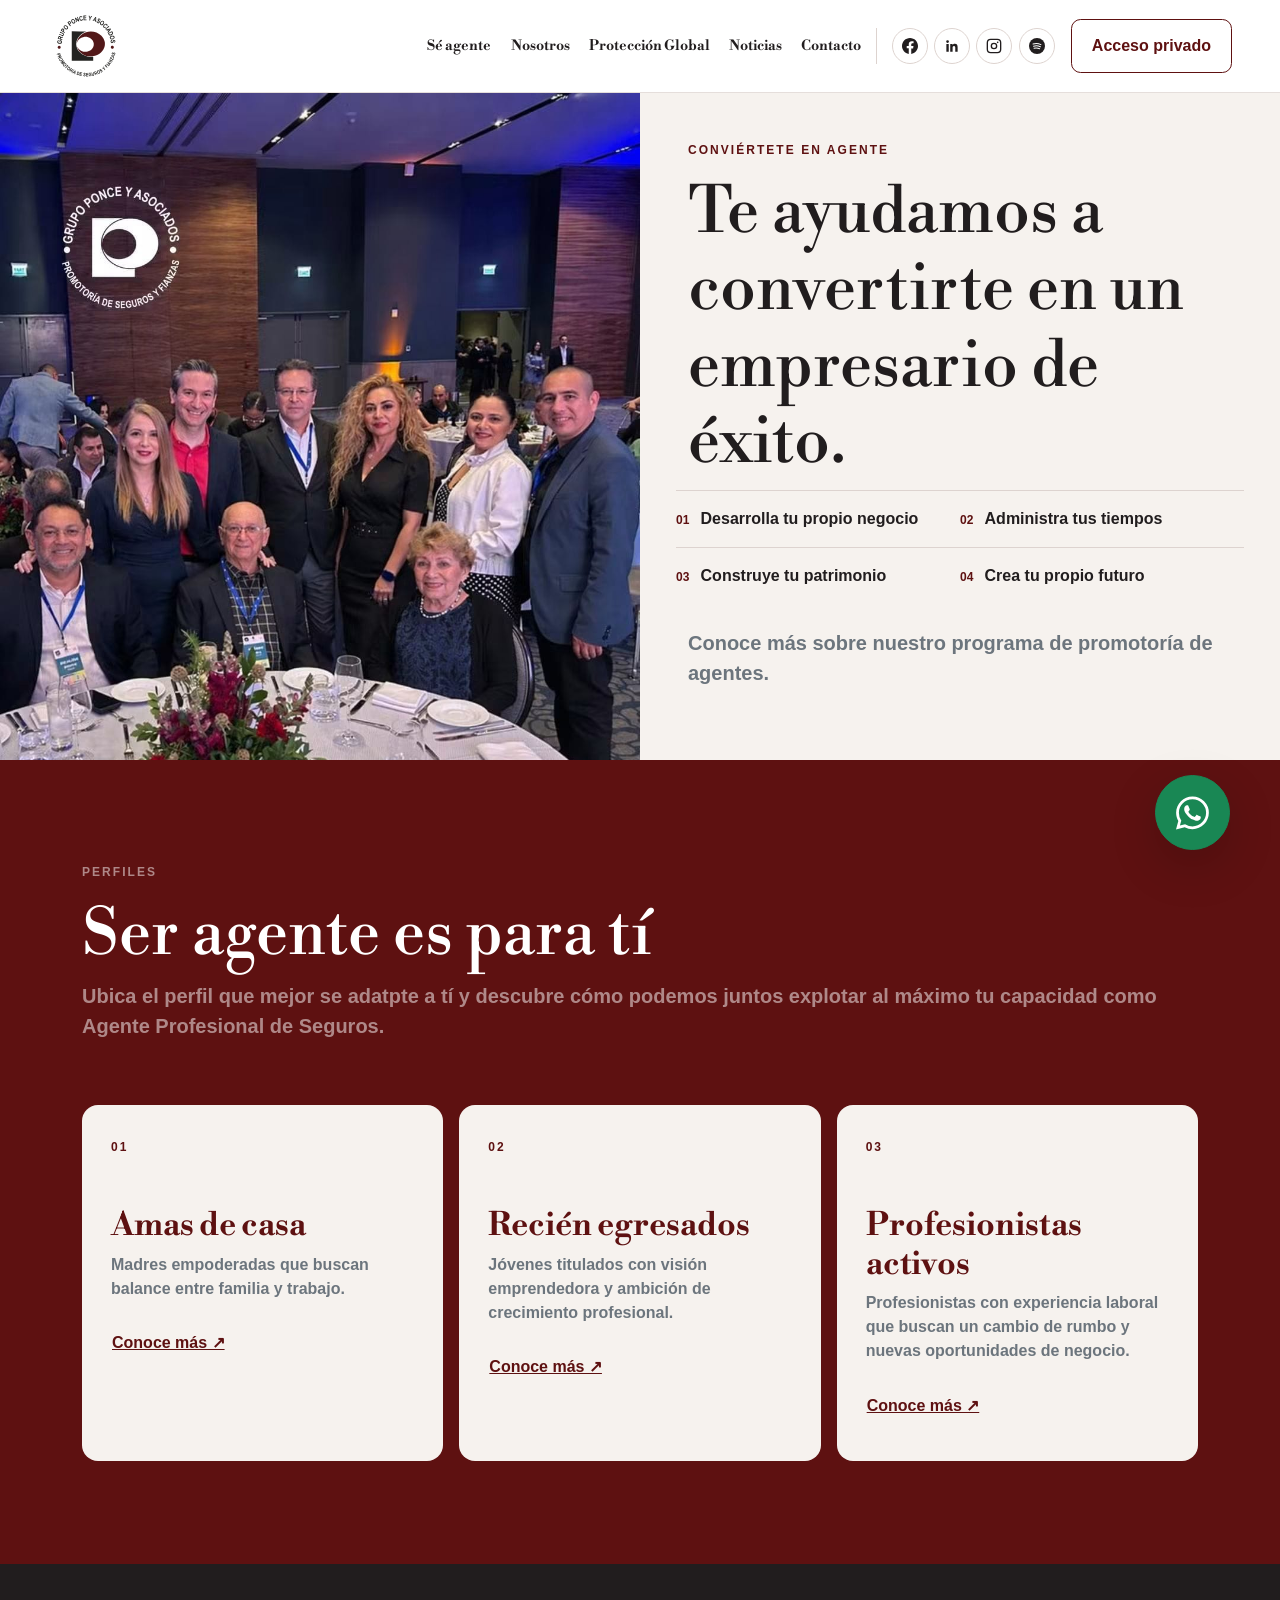
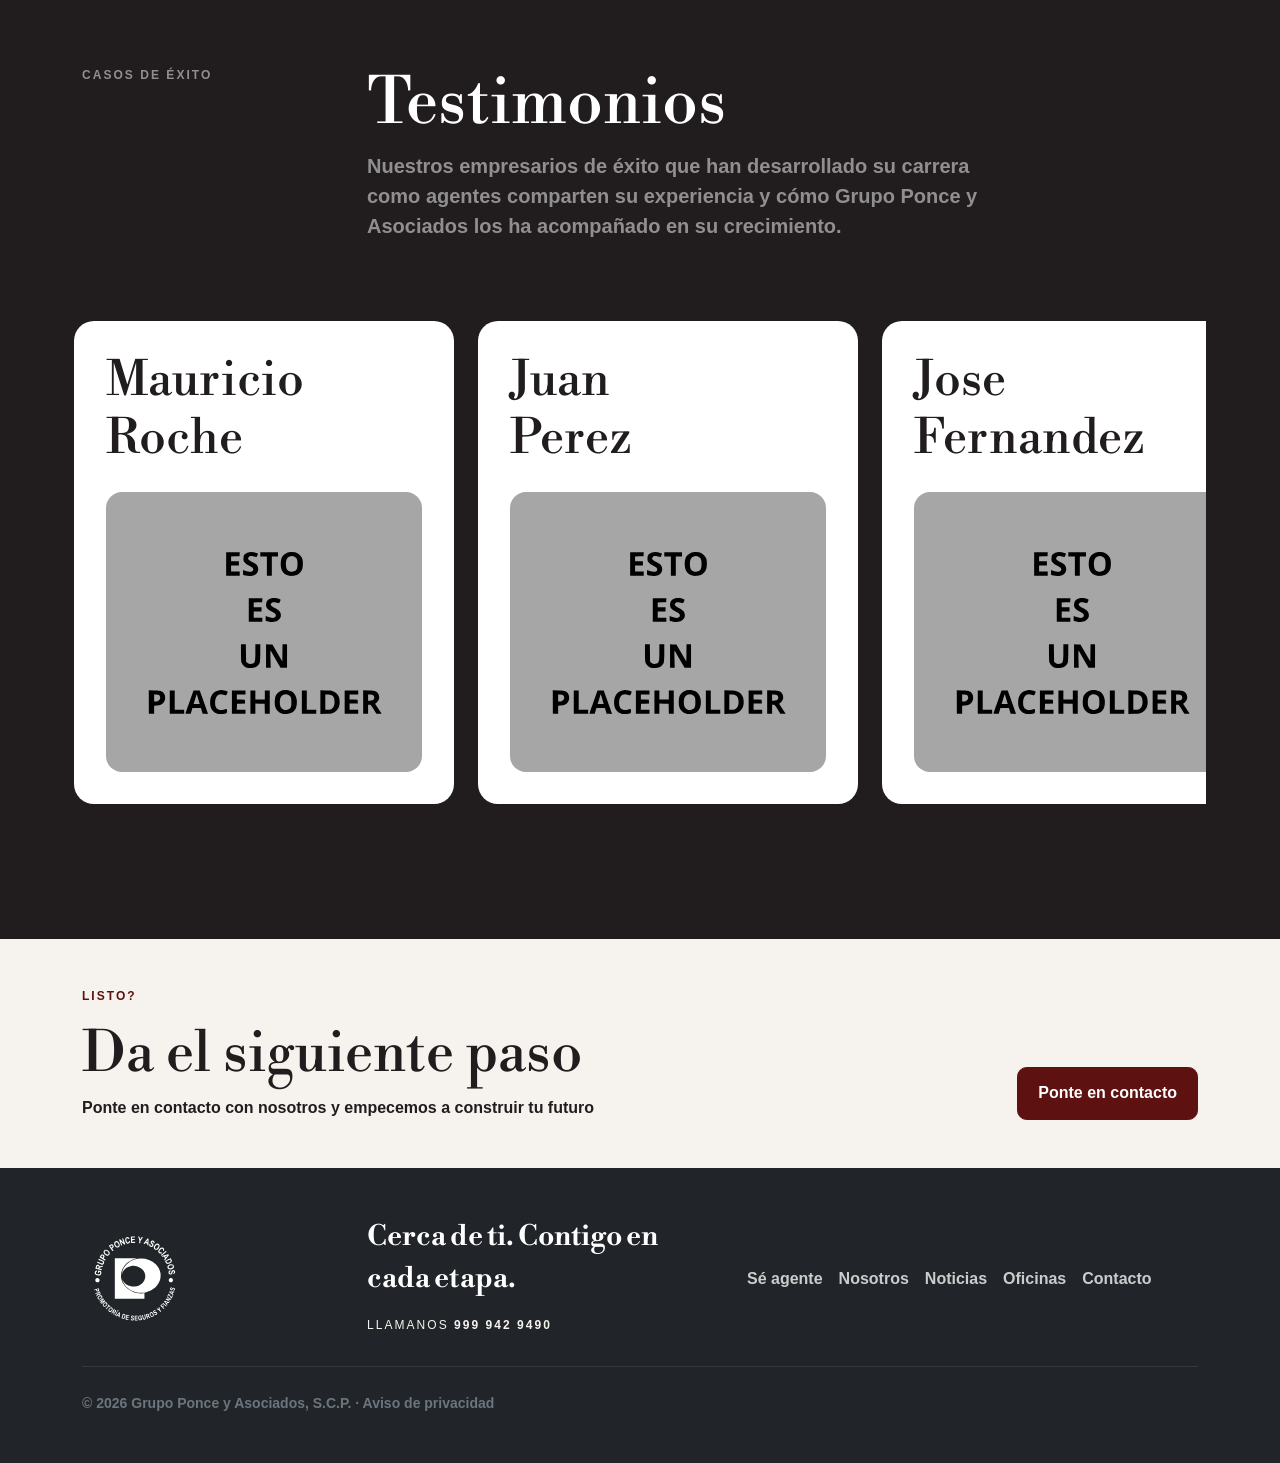
==== pages/seagente.html @ f11d7788 "first commit" ====
<!doctype html>
<html lang="es-MX">
<head>
    <!-- Google tag (gtag.js) -->
    <script async src="https://www.googletagmanager.com/gtag/js?id=G-E01X7MD95J"></script>
    <script>
        window.dataLayer = window.dataLayer || [];
        function gtag(){dataLayer.push(arguments);}
        gtag('js', new Date());

        gtag('config', 'G-E01X7MD95J');
    </script>
    <meta charset="utf-8" />
    <meta name="viewport" content="width=device-width, initial-scale=1" />
    <meta
      name="description"
      content="Grupo Ponce y Asociados: asesoría en seguros y desarrollo de agentes profesionales."
    />
    <meta name="theme-color" content="#5E1111" />
    <title>Grupo Ponce y Asociados</title>
    <link rel="icon" type="image/x-icon" href="../images/logo-sin-SCP.svg" />
    <link rel="preconnect" href="https://fonts.googleapis.com" />
    <link rel="preconnect" href="https://fonts.gstatic.com" crossorigin />
    <link
      href="https://fonts.googleapis.com/css2?family=Libre+Bodoni:wght@600;700&display=swap"
      rel="stylesheet"
    />
    <link
      href="https://cdn.jsdelivr.net/npm/bootstrap@5.3.3/dist/css/bootstrap.min.css"
      rel="stylesheet"
    />
    <link rel="stylesheet" href="../src/style.css">
  </head>
  <body>
      <a
      class="visually-hidden-focusable position-fixed top-0 start-0 bg-dark text-white p-3"
      style="z-index:2000"
      href="#contenido"
      >Saltar al contenido</a>
   <nav
      class="navbar navbar-expand-xl sticky-top"
      aria-label="Navegación principal"
    >
      <div class="container-fluid px-3 px-lg-5">
        <a
          class="navbar-brand p-0"
          href="../index.html"
          aria-label="Grupo Ponce, inicio"
          ><img
            src="../src/images/logo-sin-SCP.svg"
            alt="Grupo Ponce y Asociados"
        /></a>
        <button
          class="navbar-toggler"
          type="button"
          data-bs-toggle="collapse"
          data-bs-target="#navbarMain"
          aria-controls="navbarMain"
          aria-expanded="false"
          aria-label="Abrir menú"
        >
          <span class="navbar-toggler-icon"></span>
        </button>
        <div class="collapse navbar-collapse" id="navbarMain">
          <ul class="navbar-nav ms-auto align-items-xl-center">
            <li class="nav-item">
              <a class="nav-link" href="../pages/seagente.html">Sé agente</a>
            </li>
            <li class="nav-item">
              <a class="nav-link" href="../pages/nosotros.html">Nosotros</a>
            </li>
            <li class="nav-item">
              <a class="nav-link" href="https://www.proteccionglobalfinanciera.com/"
                >Protección Global</a
              >
            </li>
            <li class="nav-item">
              <a class="nav-link" href="../pages/noticias.html">Noticias</a>
            </li>
            <li class="nav-item">
              <a class="nav-link interest-trigger" data-interest="Otro" href="../index.html#contacto">Contacto</a>
            </li>
          </ul>
          <div class="social-list" aria-label="Redes sociales">
            <a
              class="social-link"
              href="https://es-la.facebook.com/promotoriagrupoponce/"
              target="_blank"
              rel="noopener noreferrer"
              aria-label="Facebook"
              title="Facebook"
              ><svg viewBox="0 0 24 24" aria-hidden="true">
                <path
                  d="M24 12.073C24 5.405 18.627 0 12 0S0 5.405 0 12.073C0 18.1 4.388 23.094 10.125 24v-8.438H7.078v-3.49h3.047V9.413c0-3.025 1.792-4.697 4.533-4.697 1.313 0 2.686.236 2.686.236v2.973H15.83c-1.491 0-1.956.931-1.956 1.887v2.262h3.328l-.532 3.49h-2.796V24C19.612 23.094 24 18.1 24 12.073Z"
                /></svg></a>
            <a
              class="social-link"
              href="https://www.linkedin.com/in/grupo-ponce-y-asociados-a4617351"
              target="_blank"
              rel="noopener noreferrer"
              aria-label="LinkedIn"
              title="LinkedIn"
              ><svg viewBox="0 0 24 24" aria-hidden="true">
                <path
                  d="M20.447 20.452h-3.554v-5.569c0-1.328-.027-3.037-1.852-3.037-1.853 0-2.136 1.445-2.136 2.939v5.667H9.351V9h3.414v1.561h.046c.477-.9 1.637-1.85 3.37-1.85 3.601 0 4.267 2.37 4.267 5.455v6.286ZM5.337 7.433a2.062 2.062 0 1 1 0-4.124 2.062 2.062 0 0 1 0 4.124ZM3.555 9h3.564v11.452H3.555V9Z"
                /></svg></a>
            <a
              class="social-link"
              href="https://www.instagram.com/promotoriagrupoponce/"
              target="_blank"
              rel="noopener noreferrer"
              aria-label="Instagram"
              title="Instagram"
              ><svg viewBox="0 0 24 24" aria-hidden="true">
                <rect
                  x="2"
                  y="2"
                  width="20"
                  height="20"
                  rx="5"
                  fill="none"
                  stroke="currentColor"
                  stroke-width="2"
                />
                <circle
                  cx="12"
                  cy="12"
                  r="4"
                  fill="none"
                  stroke="currentColor"
                  stroke-width="2"
                />
                <circle cx="17.5" cy="6.5" r="1.25" /></svg></a>
            <a
              class="social-link"
              href="https://open.spotify.com/show/2k8UaspJMGut3fpUWNHZkK"
              target="_blank"
              rel="noopener noreferrer"
              aria-label="Spotify"
              title="Spotify"
              ><svg viewBox="0 0 24 24" aria-hidden="true">
                <circle cx="12" cy="12" r="12" />
                <path
                  class="spotify-wave"
                  d="M6.1 9.1c3.9-1.15 8.25-.86 11.8.81M6.8 12.3c3.37-.92 7.17-.65 10.25.75M7.5 15.35c2.76-.7 5.82-.47 8.5.66"
                  fill="none"
                  stroke-linecap="round"
                  stroke-width="1.55"
                /></svg></a>
          </div>
          <button
            class="btn btn-outline-primary ms-xl-3"
            type="button"
            data-bs-toggle="modal"
            data-bs-target="#accessModal"
          >
            Acceso privado
          </button>
        </div>
      </div>
    </nav>


    <main id="contenido">

        <section class="bg-paper" id="agentes">
            <div class="container-fluid px-0">
            <div class="row g-0 align-items-stretch">
                <div class="col-lg-6 agent-image2"></div>
                <div class="col-lg-6 d-flex align-items-center">
                <div class="p-4 p-md-5 p-xl-7 section-space">
                    <p class="eyebrow">Conviértete en agente</p>
                    <h2 class="display-3">Te ayudamos a convertirte en un empresario de éxito.</h2>
                    <div class="row">
                    <div class="col-md-6 benefit">
                        <b>01</b>Desarrolla tu propio negocio
                    </div>
                    <div class="col-md-6 benefit">
                        <b>02</b>Administra tus tiempos
                    </div>
                    <div class="col-md-6 benefit">
                        <b>03</b>Construye tu patrimonio
                    </div>
                    <div class="col-md-6 benefit">
                        <b>04</b>Crea tu propio futuro
                    </div>
                    </div>
                    <p class="fs-5 text-secondary my-4">
                        Conoce más sobre nuestro programa de promotoría de agentes.
                    </p>
                </div>
                </div>
            </div>
            </div>
        </section>

        <section class="section-space affiliate" id="nosotros">
            <div class="container">
                <div class="row align-items-end mb-5">
                    <p class="eyebrow text-white-50">Perfiles</p>
                    <h2 class="display-3">Ser agente es para tí</h2>
                    <p class="fs-5 text-white-50">
                        Ubica el perfil que mejor se adatpte a tí y descubre cómo podemos juntos 
                        explotar al máximo tu capacidad como Agente Profesional de Seguros.
                    </p>
                </div>
                <div class="row g-3">
                    <div class="col-lg-4">
                    <article class="identity-card">
                        <span class="eyebrow">01</span>
                        <h3 class="mt-5 text-brand">Amas de casa</h3>
                        <p class="text-secondary">
                        Madres empoderadas que buscan balance entre familia y trabajo.
                        </p>
                        <button class="btn btn-link text-brand text-start px-0 mt-auto" data-bs-toggle="modal" data-bs-target="#ADCModal">
                            Conoce más ↗
                        </button>

                    </article>
                    </div>
                    <div class="col-lg-4">
                    <article class="identity-card">
                        <span class="eyebrow">02</span>
                        <h3 class="mt-5 text-brand">Recién egresados</h3>
                        <p class="text-secondary">
                        Jóvenes titulados con visión emprendedora y ambición de crecimiento profesional.
                        </p>
                        <button class="btn btn-link text-brand text-start px-0 mt-auto" data-bs-toggle="modal" data-bs-target="#REModal">
                            Conoce más ↗
                        </button>
                    </article>
                    </div>
                    <div class="col-lg-4">
                    <article class="identity-card">
                        <span class="eyebrow">03</span>
                        <h3 class="mt-5 text-brand">Profesionistas activos</h3>
                        <p class="text-secondary">
                        Profesionistas con experiencia laboral que buscan un cambio de rumbo y nuevas oportunidades de negocio.
                        </p>
                        <button class="btn btn-link text-brand text-start px-0 mt-auto" data-bs-toggle="modal" data-bs-target="#PAModal">
                            Conoce más ↗
                        </button>
                    </article>
                    </div>
                </div>
            </div>
        </section>

        <section class="section-space bg-ink text white" id="testimonios">
            <div class="container">
                <div class="row mb-5">
                    <div class="col-lg-3">
                        <p class="eyebrow text-white-50">Casos de éxito</p>
                    </div>
                    <div class="col-lg-7">
                        <h2 class="display-3 text-white">Testimonios</h2>
                        <p class="fs-5 text-white-50">
                            Nuestros empresarios de éxito que han desarrollado su carrera como agentes comparten su experiencia y cómo Grupo Ponce y Asociados los ha acompañado en su crecimiento.
                        </p>
                    </div>
                </div>
                <div class="row g-3 justify-content-center">
                    <div class="agent-marquee">
                    <div class="agent-track">

                        <!-- Primer grupo -->
                        <div class="agent-group">

                            <article class="agent-card">
                                <h3 class="display-5">Mauricio <br>Roche</h3>
                                <img
                                    src="../src/images/ESTO-ES-UN-PLACEHOLDER.svg"
                                    class="rounded-4 witness-image"
                                    alt="Mauricio Roche, agente profesional de seguros">
                            </article>

                            <article class="agent-card">
                                <h3 class="display-5">Juan <br>Perez</h3>
                                <img
                                    src="../src/images/ESTO-ES-UN-PLACEHOLDER.svg"
                                    class="rounded-4 witness-image"
                                    alt="Juan Perez, agente profesional de seguros">
                            </article>

                            <article class="agent-card">
                                <h3 class="display-5">Jose <br>Fernandez</h3>
                                <img
                                    src="../src/images/ESTO-ES-UN-PLACEHOLDER.svg"
                                    class="rounded-4 witness-image"
                                    alt="Jose Fernandez, agente profesional de seguros">
                            </article>

                            <article class="agent-card">
                                <h3 class="display-5">Pedro <br>Herrera</h3>
                                <img
                                    src="../src/images/ESTO-ES-UN-PLACEHOLDER.svg"
                                    class="rounded-4 witness-image"
                                    alt="Pedro Herrera, agente profesional de seguros">
                            </article>

                        </div>

                        <!-- Copia para crear el loop infinito -->
                        <div class="agent-group" aria-hidden="true">

                            <article class="agent-card">
                                <h3 class="display-5">Mauricio <br>Roche</h3>
                                <img
                                    src="../src/images/ESTO-ES-UN-PLACEHOLDER.svg"
                                    class="rounded-4 witness-image"
                                    alt="">
                            </article>

                            <article class="agent-card">
                                <h3 class="display-5">Juan <br>Perez</h3>
                                <img
                                    src="../src/images/ESTO-ES-UN-PLACEHOLDER.svg"
                                    class="rounded-4 witness-image"
                                    alt="">
                            </article>

                            <article class="agent-card">
                                <h3 class="display-5">Jose <br>Fernandez</h3>
                                <img
                                    src="../src/images/ESTO-ES-UN-PLACEHOLDER.svg"
                                    class="rounded-4 witness-image"
                                    alt="">
                            </article>

                            <article class="agent-card">
                                <h3 class="display-5">Pedro <br>Herrera</h3>
                                <img
                                    src="../src/images/ESTO-ES-UN-PLACEHOLDER.svg"
                                    class="rounded-4 witness-image"
                                    alt="">
                            </article>

                        </div>

                    </div>
                    </div>
                </div>
            </div>
        </section>
        <section class="py-5 bg-paper">
            <div class="container">
                <div class="row align-items-end g-4">
                    <div class="col-lg-8">
                        <p class="eyebrow text-brand">LISTO?</p>
                        <h2 class="display-4">Da el siguiente paso</h2>
                        <p class="mb-0">Ponte en contacto con nosotros y empecemos a construir tu futuro</p>
                    </div>
                    <div class="col-lg-4 text-lg-end">
                        <a class="btn btn-primary interest-trigger" data-interest="Carrera como agente" href="../index.html#contacto">Ponte en contacto</a>
                    </div>
                </div>
            </div>
        </section>

        <a href="https://wa.me/529995536449" class="btn btn-success btn-lg rounded-circle shadow-lg floating-btn" target="_blank"
                rel="noopener noreferrer" role="button">
            <svg xmlns="http://www.w3.org/2000/svg" width="40" height="40" fill="currentColor" class="bi bi-whatsapp" viewBox="0 0 16 16">
            <path d="M13.601 2.326A7.85 7.85 0 0 0 7.994 0C3.627 0 .068 3.558.064 7.926c0 1.399.366 2.76 1.057 3.965L0 16l4.204-1.102a7.9 7.9 0 0 0 3.79.965h.004c4.368 0 7.926-3.558 7.93-7.93A7.9 7.9 0 0 0 13.6 2.326zM7.994 14.521a6.6 6.6 0 0 1-3.356-.92l-.24-.144-2.494.654.666-2.433-.156-.251a6.56 6.56 0 0 1-1.007-3.505c0-3.626 2.957-6.584 6.591-6.584a6.56 6.56 0 0 1 4.66 1.931 6.56 6.56 0 0 1 1.928 4.66c-.004 3.639-2.961 6.592-6.592 6.592m3.615-4.934c-.197-.099-1.17-.578-1.353-.646-.182-.065-.315-.099-.445.099-.133.197-.513.646-.627.775-.114.133-.232.148-.43.05-.197-.1-.836-.308-1.592-.985-.59-.525-.985-1.175-1.103-1.372-.114-.198-.011-.304.088-.403.087-.088.197-.232.296-.346.1-.114.133-.198.198-.33.065-.134.034-.248-.015-.347-.05-.099-.445-1.076-.612-1.47-.16-.389-.323-.335-.445-.34-.114-.007-.247-.007-.38-.007a.73.73 0 0 0-.529.247c-.182.198-.691.677-.691 1.654s.71 1.916.81 2.049c.098.133 1.394 2.132 3.383 2.992.47.205.84.326 1.129.418.475.152.904.129 1.246.08.38-.058 1.171-.48 1.338-.943.164-.464.164-.86.114-.943-.049-.084-.182-.133-.38-.232"/>
            </svg>
        </a>

    </main>

    <footer class="bg-dark text-white py-5">
      <div class="container">
        <div class="row g-4 align-items-center">
          <div class="col-lg-3">
            <img
              src="../src/images/Logo-alt.svg"
              width="105"
              height="105"
              alt="Grupo Ponce y Asociados"
            />
          </div>
          <div class="col-lg-4">
            <p class="font-bodoni fs-3 mb-0">
              Cerca de ti. Contigo en cada etapa.
              <br><a class="footer-phone link-underline link-underline-opacity-0" href="tel:+529999429490">
                <span class="fw-lighter">llamanos </span><strong>999 942 9490</strong></a>
            </p>
          </div>
          <div class="col-lg-5">
            <div class="d-flex flex-wrap gap-3">
              <a class="footer-link" href="../pages/seagente.html">Sé agente</a
              ><a class="footer-link" href="../pages/nosotros.html">Nosotros</a
              ><a class="footer-link" href="../index.html#noticias">Noticias</a
              ><a class="footer-link" href="../index.html#oficinas">Oficinas</a
              ><a class="footer-link" href="../index.html#contacto">Contacto</a>
            </div>

          </div>
        </div>
        <hr class="border-secondary my-4" />
        <small class="text-secondary"
          >© <span id="currentYear"></span> Grupo Ponce y Asociados, S.C.P. · <a href="../pages/avpriv.html" class="link-secondary link-underline-opacity-0">Aviso de privacidad</a></small
        >
      </div>
    </footer>

    <div class="modal fade" id="accessModal" tabindex="-1" aria-labelledby="accessTitle" aria-hidden="true">
      <div class="modal-dialog modal-lg modal-dialog-centered">
        <div class="modal-content">
          <div class="modal-header">
            <div>
              <p class="eyebrow mb-1">Acceso provisional</p>
              <h2 class="modal-title" id="accessTitle">
                Agentes y colaboradores
              </h2>
            </div>
            <button
              class="btn-close"
              data-bs-dismiss="modal"
              aria-label="Cerrar"
            ></button>
          </div>
            <div class="modal-body">
                <div class="spinner-wrapper">
              <div class="spinner-border" role="status">
                <span class="visually-hidden">Loading...</span>
              </div>  
            </div>
  
                 <!-- Contenedor del Botón de Google -->
                <div id="googleSignInContainer" class="d-flex justify-content-center my-4"></div>
  
                <!-- Editor oculto -->
                <section id="news-editor" hidden aria-labelledby="editor-title">
                    <div class="d-flex flex-column flex-md-row justify-content-between align-items-md-start gap-3 mb-3">
                    <div><p class="eyebrow mb-2">Edición provisional</p><h3 class="display-6 fw-bold mb-0" id="editor-title">Administrar noticias</h3></div>
                    <button class="btn btn-link link-danger fw-bold p-0" id="editor-exit" type="button">Cerrar sesión</button>
                    </div>
                    <p class="text-secondary">Crea, edita o elimina publicaciones. Los cambios se guardan únicamente en este navegador.</p>
                    <form id="news-editor-form"></form>
                        <div class="d-flex flex-wrap gap-2 border-top pt-4">
                            <button class="btn btn-outline-success" id="add-news" type="button">Nueva noticia</button>
                            <button class="btn btn-primary" type="submit" form="news-editor-form">Guardar cambios</button>
                            <button class="btn btn-outline-danger" id="reset-news" type="button">Restaurar originales</button>
                        </div>
                    <p class="form-text mt-3 mb-0" id="editor-status" role="status" aria-live="polite"></p>
                </section>

            </div>
        </div>
      </div>
    </div>

        <div class="modal fade" id="REModal" tabindex="-1" aria-labelledby="RETitle" aria-hidden="true">
        <div class="modal-dialog modal-xl modal-dialog-centered">
            <div class="modal-content bg-paper">
                <div class="modal-header">
                    <div>
                        <h2 class="modal-title text-brand" id="RETitle">Recién egresados</h2>
                    </div>
                    <button class="btn-close" data-bs-dismiss="modal" aria-label="Cerrar"></button>
                </div>
                <div class="modal-body pt-2">
                    <div class="row mb-5">
                        <h3>Se tu propio jefe.</h3>
                        <p class="fs-6">
                            Felicidades, acabas de egresar de la Universidad y tienes una visión empresarial con la vocación de iniciar tu negocio siendo tu propio jefe. La carrera del Agente Profesional de Seguros representa una magnífica oportunidad para alcanzar tus metas más pronto de lo que imaginas.
                        </p>
                    </div>
                    <div class="row g-3">
                        <div class="col-lg-6">
                            <h4>¿Qué te ofrece la carrera del Agente Profesional de Seguros?</h3>
                            <ul class="philosophy-list ps-3">
                                <li>La independencia que conlleva tener un negocio propio.</li>
                                <li>Alto nivel de ingresos que te permite acceder a una posición estable y con alcances ilimitados.</li>
                                <li>Reconocimiento social y profesional.</li>
                                <li>Asistencia a convenciones nacionales e internacionales en compañía de un familiar cercano.</li>
                                <li>Bonos económicos trimestrales y anuales con base a resultados.</li>
                                <li>Respaldo de una empresa de gran prestigio.</li>
                                <li>El mejor programa de capacitación y desarrollo constante del ramo.</li>
                            </ul>
                        </div>
                        <div class="col-lg-6">
                            <h4>Requisitos</h4>
                            <ul class="philosophy-list ps-3">
                                <li>Hombres y mujeres con licenciatura terminada.</li>
                                <li>Vehículo propio.</li>
                                <li>Disponibilidad de tiempo completo.</li>
                                <li>Mentalidad empresarial y visión a largo plazo.</li>
                                <li>Capacidad para trabajar con base a metas y marcada orientación al logro de objetivos.</li>
                                <li>Personalidad sociable y facilidad para establecer relaciones personales.</li>
                                <li>Habilidades persuasivas y de negociación.</li>
                                <li>Vocación de servicio.</li>
                                <li>Perseverancia y tolerancia a la presión.</li>
                                <li>Espíritu competitivo.</li>
                                <li>Dinamismo y proactividad.</li>
                                <li>Motivación para alcanzar importantes ingresos económicos.</li>
                            </ul>
                        </div>
                    </div>
                </div>
            </div>
        </div>
    </div>

    <div class="modal fade" id="PAModal" tabindex="-1" aria-labelledby="PATitle" aria-hidden="true">
        <div class="modal-dialog modal-xl modal-dialog-centered">
            <div class="modal-content bg-paper">
                <div class="modal-header">
                    <div>
                        <h2 class="modal-title text-brand" id="PATitle">Profesionistas activos</h2>
                    </div>
                    <button class="btn-close" data-bs-dismiss="modal" aria-label="Cerrar"></button>
                </div>
                <div class="modal-body pt-2">
                    <div class="row mb-5">
                        <h3>Alcanza tus objetivos.</h3>
                        <p class="fs-6">
                            La carrera de Agente Profesional de Seguros ofrece grandes oportunidades para aquellas personas como tú, que tienen hoy un trabajo pero están insatisfechas con el ingreso que perciben, el ambiente laboral y buscan nuevos horizontes para su desarrollo humano y profesional.
                        </p>
                    </div>
                    <div class="row g-3">
                        <div class="col-lg-6">
                            <h4>¿Qué te ofrece la carrera del Agente Profesional de Seguros?</h3>
                            <ul class="philosophy-list ps-3">
                                <li>Alto nivel de ingresos que te permite acceder a una posición estable y con alcances ilimitados.</li>
                                <li>La independencia que conlleva tener un negocio propio y la seguridad de mantenerlo sin el riesgo de ser liquidado por factores externos a tu persona o resultados.</li>
                                <li>Reconocimiento social y profesional.</li>
                                <li>Asistencia a convenciones nacionales e internacionales en compañía de un familiar cercano.</li>
                                <li>Bonos económicos trimestrales y anuales con base a resultados.</li>
                                <li>Respaldo de una empresa de gran prestigio.</li>
                                <li>El mejor programa de capacitación y desarrollo constante del ramo.</li>
                            </ul>
                        </div>
                        <div class="col-lg-6">
                            <h4>Requisitos</h4>
                            <ul class="philosophy-list ps-3">
                                <li>Hombres y mujeres casados o con dependientes económicos.</li>
                                <li>Entre 28 y 40 años.</li>
                                <li>Vehículo propio.</li>
                                <li>Estudios de licenciatura o carrera trunca.</li>
                                <li>Disponibilidad de tiempo completo.</li>
                                <li>Mentalidad empresarial y visión a largo plazo.</li>
                                <li>Capacidad para trabajar con base a metas.</li>
                                <li>Vocación de servicio.</li>
                                <li>Personalidad sociable y capacidad para establecer relaciones interpersonales.</li>
                                <li>Perseverancia y tolerancia a la presión.</li>
                                <li>Espíritu competitivo.</li>
                                <li>Situación económica estable, pero insatisfecho y motivado para percibir mejores ingresos.</li>
                            </ul>
                        </div>
                    </div>
                </div>
            </div>
        </div>
    </div>

        <div class="modal fade" id="ADCModal" tabindex="-1" aria-labelledby="ADCTitle" aria-hidden="true">
        <div class="modal-dialog modal-xl modal-dialog-centered">
            <div class="modal-content bg-paper">
                <div class="modal-header">
                    <div>
                        <h2 class="modal-title text-brand" id="ADCTitle">Amas de casa</h2>
                    </div>
                    <button class="btn-close" data-bs-dismiss="modal" aria-label="Cerrar"></button>
                </div>
                <div class="modal-body pt-2">
                    <div class="row mb-5">
                        <h3>Se dueña de tu tiempo.</h3>
                        <p class="fs-6">
                            Muchas mujeres como tú tienen a su cargo las responsabilidades propias del hogar y al mismo tiempo, buscan oportunidades para lograr su independencia económica y su realización profesional. Si este es tu caso, la carrera de Agente de Seguros puede ser la opción que te permita alcanzar estos objetivos.
                        </p>
                    </div>
                    <div class="row g-3">
                        <div class="col-lg-6">
                            <h4>¿Qué te ofrece la carrera del Agente Profesional de Seguros?</h3>
                            <ul class="philosophy-list ps-3">
                                <li>La flexibilidad de poder organizar tu tiempo y poder cumplir con todas tus actividades.</li>
                                <li>La independencia económica de tener un negocio propio.</li>
                                <li>Una posición estable, con posibilidades reales de ingresos ilimitados.</li>
                                <li>Reconocimiento social y profesional.</li>
                                <li>Asistencia a convenciones nacionales e internacionales en compañía de un familiar cercano.</li>
                                <li>Bonos económicos trimestrales y anuales con base a resultados.</li>
                                <li>Respaldo de una empresa de gran prestigio.</li>
                                <li>El mejor programa de capacitación y entrenamiento constante de la industria.</li>
                            </ul>
                        </div>
                        <div class="col-lg-6">
                            <h4>Requisitos</h4>
                            <ul class="philosophy-list ps-3">
                                <li>Entre 28 y 40 años.</li>
                                <li>Vehículo propio.</li>
                                <li>Licenciatura o carrera truncada.</li>
                                <li>Capacidad para trabajar con base a metas.</li>
                                <li>Personalidad sociable y facilidad para establecer relaciones personales.</li>
                                <li>Vocación de servicio.</li>
                                <li>Insatisfacción económica.</li>
                            </ul>
                        </div>
                    </div>
                </div>
            </div>
        </div>
    </div>

    <script src="https://cdn.jsdelivr.net/npm/bootstrap@5.3.3/dist/js/bootstrap.bundle.min.js"></script>
    <script src="https://accounts.google.com/gsi/client" async defer></script>
    <script src="../src/app.js"></script>
  </body>
</html>
---- src/style.css ----
:root {
  --gp-red: #5E1111;
  --gp-red-dark: #561116;
  --gp-ink: #211d1e;
  --gp-muted: #6e6667;
  --gp-paper: #f6f2ee;
  --gp-rose: #f0dfdf;
  --gp-line: #ddd3cf;
  --bs-primary: #7a191f;
  --bs-primary-rgb: 122, 25, 31;
  --bs-body-color: #211d1e;
  --bs-body-font-family: Arial, sans-serif;
  --bs-body-font-weight: bolder;
  --bs-border-radius: 0.75rem;
  --bs-border-radius-lg: 1.25rem;
}
html {
  scroll-behavior: smooth;
  scroll-padding-top: 94px;
}
body {
  overflow-x: hidden;
}
.skip-link {
  z-index: 2000;
}
.witness-image{
  max-height: 500px;
  width: 100%;
}
.font-bodoni,
h1,
h2,
h3,
h4,
.display-title {
  font-family: 'Libre Bodoni', 'Bodoni MT', Didot, serif;
  font-weight: 700;
}
.text-brand {
  color: var(--gp-red) !important;
}
.text-rose{
  color: var(--gp-rose) !important;
}
.bg-brand {
  background: var(--gp-red) !important;
}
.bg-ink {
  background: var(--gp-ink) !important;
}
.bg-paper {
  background: var(--gp-paper) !important;
}
.bg-rose {
  background: var(--gp-rose) !important;
}
.border-brand {
  border-color: var(--gp-red) !important;
}
.letter-space {
  letter-spacing: 0.15em;
}
.eyebrow {
  font-size: 0.75rem;
  font-weight: 700;
  text-transform: uppercase;
  letter-spacing: 0.17em;
  color: var(--gp-red);
  margin-bottom: 1rem;
}
.section-space {
  padding-top: clamp(5rem, 8vw, 8rem);
  padding-bottom: clamp(5rem, 8vw, 8rem);
}
.navbar {
  min-height: 92px;
  background: rgba(255, 255, 255, 0.96);
  backdrop-filter: blur(14px);
  border-bottom: 1px solid rgba(221, 211, 207, 0.75);
}
.nav-item{
  font-family: "Libre Bodoni";
  font-weight: bolder;
}
.navbar-brand img {
  width: 76px;
  height: 76px;
  object-fit: contain;
}
.navbar-nav .nav-link {
  font-weight: 700;
  font-size: 0.875rem;
  color: var(--gp-ink);
  padding-inline: 0.6rem !important;
}
.navbar-nav .nav-link:hover,
.navbar-nav .nav-link:focus {
  color: var(--gp-red);
}
.social-list {
  display: flex;
  align-items: center;
  gap: 0.4rem;
  padding-left: 0.9rem;
  margin-left: 0.35rem;
  border-left: 1px solid var(--gp-line);
}
.social-link {
  width: 36px;
  height: 36px;
  border: 1px solid var(--gp-line);
  border-radius: 50%;
  display: grid;
  place-items: center;
  color: var(--gp-ink);
  transition: 0.2s;
}
.social-link svg {
  width: 16px;
  height: 16px;
  fill: currentColor;
}
.social-link:hover,
.social-link:focus {
  background: var(--gp-red);
  border-color: var(--gp-red);
  color: #fff;
  transform: translateY(-2px);
}
.spotify-wave {
  stroke: #fff;
}
.social-link:hover .spotify-wave {
  stroke: var(--gp-red);
}
.btn {
  font-weight: 700;
  padding: 0.85rem 1.25rem;
  border-radius: 0.6rem;
}
.btn-primary {
  --bs-btn-bg: var(--gp-red);
  --bs-btn-border-color: var(--gp-red);
  --bs-btn-hover-bg: var(--gp-red-dark);
  --bs-btn-hover-border-color: var(--gp-red-dark);
}
.btn-outline-primary {
  --bs-btn-color: var(--gp-red);
  --bs-btn-border-color: var(--gp-red);
  --bs-btn-hover-bg: var(--gp-red);
  --bs-btn-hover-border-color: var(--gp-red);
}
.border-primary{
  --bs-border-color: var(--gp-red);
}
.hero {
  min-height: 700px;
  background: var(--gp-paper);
}
.hero2 {
  min-height: 600px;
  background: var(--gp-red);
}
.hero-copy {
  padding: clamp(4rem, 8vw, 8rem) clamp(1.5rem, 6vw, 7rem);
}
.hero h1 {
  font-size: clamp(3.5rem, 6.5vw, 6.4rem);
  line-height: 0.93;
  letter-spacing: -0.045em;
}
.hero-lead {
  max-width: 660px;
  font-size: 1.16rem;
  color: var(--gp-muted);
}
.hero-image {
  min-height: 600px;
  background: center/cover no-repeat
    url('images/I1.svg');}
.hero-image2 {
  min-height: 600px;
  background: center/cover no-repeat
    url('images/images-2.svg');
}
.glass-card {
  background: rgba(255, 255, 255, 0.93);
  backdrop-filter: blur(12px);
  box-shadow: 0 20px 60px rgba(40, 20, 21, 0.14);
}
.path-card {
  display: block;
  height: 100%;
  padding: 2rem;
  color: #fff;
  text-decoration: none;
  border-right: 1px solid #514849;
  transition: 0.2s;
  text-align: center;
}
.path-card small {
  color: #c9c1c2;
}
.service-card,
.office-card,
.identity-card,
.news-card {
  height: 100%;
  border: 1px solid transparent;
  background: var(--gp-paper);
  border-radius: 1rem;
  padding: 1.75rem;
  transition: 0.22s;
}
.service-card:hover,
.office-card:hover,
.identity-card:hover,
.news-card:hover {
  transform: translateY(-5px);
  box-shadow: 0 18px 50px rgba(33, 29, 30, 0.1);
}
.service-icon {
  width: 50px;
  height: 50px;
  border: 1px solid var(--gp-red);
  border-radius: 50%;
  display: grid;
  place-items: center;
  color: var(--gp-red);
  font-size: 1.35rem;
}
.service-card.featured {
  background: var(--gp-rose);
}
.service-card h3,
.office-card h3,
.identity-card h3,
.news-card h3 {
  font-size: 2rem;
}
.business-panel {
  background: var(--gp-red);
  color: #fff;
  border-radius: 1.25rem;
  padding: clamp(2rem, 5vw, 4.5rem);
}
.agent-image {
  min-height: 650px;
  background: center/cover no-repeat
    url('images/I6.svg');
}
.agent-image2 {
  min-height: 650px;
  background: top/cover no-repeat
    url('images/Grupo-Ponce-2026-10-05.svg');
}
.benefit {
  border-top: 1px solid var(--gp-line);
  padding: 1rem 0;
  font-weight: 700;
}
.benefit b {
  color: var(--gp-red);
  font-size: 0.75rem;
  margin-right: 0.7rem;
}
.principle-card {
  height: 100%;
  padding: clamp(2rem, 4vw, 3.5rem);
  border: 1px solid #504748;
  border-radius: 1rem;
  background: #292425;
  color: #fff;
}
.principle-card.vision {
  background: var(--gp-red);
  border-color: var(--gp-red);
}
.philosophy-list li {
  padding: 1rem 0.25rem;
  border-bottom: 1px solid var(--gp-line);
  color: var(--gp-muted);
}
.founder-image {
  min-height: 540px;
  border-radius: 1.25rem;
  background: linear-gradient(145deg, #eadbda, #fff);
  display: flex;
  align-items: end;
  justify-content: center;
  overflow: hidden;
}
.founder-image img {
  width: min(90%, 460px);
}
blockquote {
  border-left: 3px solid var(--gp-red);
  padding-left: 1.5rem;
  color: var(--gp-muted);
}
.affiliate {
  background: var(--gp-red);
  color: #fff;
}
.affiliate-point {
  padding: 1.2rem 0;
  border-top: 1px solid rgba(255, 255, 255, 0.35);
  font-weight: 700;
}
.news-card {
  border-top: 4px solid var(--gp-red);
  min-height: 330px;
}
.news-card time {
  color: var(--gp-red);
  font-size: 0.75rem;
  font-weight: 700;
  letter-spacing: 0.12em;
  text-transform: uppercase;
}
.office-card {
  background: #fff;
  border-color: var(--gp-line);
}
.office-number {
  font-size: 0.75rem;
  color: #aaa;
}
.contact-panel {
  background: #fff;
  border-radius: 1rem;
  box-shadow: 0 20px 60px rgba(33, 29, 30, 0.1);
}
.form-control,
.form-select {
  padding: 0.85rem 1rem;
  border-color: var(--gp-line);
}
.form-control:focus,
.form-select:focus {
  border-color: var(--gp-red);
  box-shadow: 0 0 0 0.25rem rgba(122, 25, 31, 0.12);
}
.map-frame {
  height: min(58vh, 470px);
}
.map-frame iframe {
  width: 100%;
  height: 100%;
  border: 0;
}
.modal-content {
  border: 0;
  border-radius: 1.1rem;
  overflow: hidden;
}
.modal-header {
  border: 0;
  padding: 1.5rem 1.5rem 0.5rem;
}
.modal-body {
  padding: 1.25rem 1.5rem 1.75rem;
}
.footer-link {
  color: #ccc;
  text-decoration: none;
}
.footer-link:hover {
  color: #fff;
}
.toast-container {
  z-index: 1090;
}
.footer-phone{
  font-family: "Arial";
  font-size: 0.75rem;
  font-weight: 700;
  text-transform: uppercase;
  letter-spacing: 0.17em;
  color: var(--gp-paper);
}
.modal-header .btn-close {
  width: 44px;
  height: 44px;
  padding: 0;
  margin: 0 0 0 auto;
  z-index:45;
  box-sizing: border-box;
  background-size: 16px;
  background-position: center;
  flex-shrink: 0;
  border-radius: 50%;
  transition: background-color 0.2s ease;
}

.modal-header .btn-close:hover {
  background-color: rgba(94, 17, 17, 0.08);
}

.floating-btn {
  position: fixed;
  bottom: 50px;
  right: 50px;
  z-index: 1030;
  width: 75px;
  height: 75px;
  display: flex;
  align-items: center;
  justify-content: center;
}
/* Pulso luminoso del botón de WhatsApp */
.floating-btn::before {
  content: "";
  position: absolute;
  inset: -7px;
  border-radius: 50%;
  border: 2px solid rgba(37, 211, 102, 0.65);
  box-shadow: 0 0 10px rgba(37, 211, 102, 0.45);
  pointer-events: none;

  opacity: 0;
  transform: scale(0.9);

  animation: whatsappPulse 2.2s ease-out infinite;
}
/* Carrusel continuo de agentes */
.agent-marquee {
  width: 100%;
  overflow: hidden;
  padding: 1rem 0 2rem;
}

.agent-track {
  display: flex;
  width: max-content;
  animation: agent-scroll 10s linear infinite;
  will-change: transform;
}

.agent-group {
  display: flex;
  gap: 1.5rem;
  padding-right: 1.5rem;
}

.agent-card {
  flex: 0 0 clamp(280px, 30vw, 380px);

  background: #fff;
  color: var(--gp-ink);

  border-radius: 1.25rem;
  padding: 2rem;
}

.agent-card .witness-image {
  width: 100%;
  height: 280px;
  object-fit: cover;
  object-position: center;
  margin-top: 1rem;
}
.spinner-wrapper{
    z-index: 9999;
    display: flex;
    justify-content: center;
    align-items: center;
    transition: all 0.2s;
  }

@keyframes agent-scroll {
  from {
    transform: translateX(0);
  }

  to {
    transform: translateX(-50%);
  }
}

@keyframes whatsappPulse {
  0% {
    transform: scale(0.9);
    opacity: 0;
    box-shadow: 0 0 0 rgba(37, 211, 102, 0);
  }

  20% {
    opacity: 1;
  }

  65% {
    transform: scale(1.18);
    opacity: 0;
    box-shadow:
      0 0 15px rgba(37, 211, 102, 0.55),
      0 0 28px rgba(37, 211, 102, 0.35);
  }

  100% {
    transform: scale(1.18);
    opacity: 0;
  }
}

@media (max-width: 1199.98px) {
  .navbar-collapse {
    padding: 1rem 0 1.25rem;
  }
  .navbar-nav .nav-link {
    padding: 0.7rem 0 !important;
    border-bottom: 1px solid var(--gp-line);
  }
  .social-list {
    margin: 0.8rem 0;
    padding: 0.8rem 0 0;
    border-left: 0;
  }
  .hero-image {
    min-height: 470px;
  }
  .agent-image {
    min-height: 480px;
  }
}
@media (max-width: 767.98px) {
  .navbar {
    min-height: 78px;
  }
  .navbar-brand img {
    width: 62px;
    height: 62px;
  }
  .hero-copy {
    padding: 4.5rem 1.35rem;
  }
  .hero h1 {
    font-size: 3.4rem;
  }
  .hero-image {
    min-height: 390px;
  }
  .path-card {
    border-right: 0;
    border-bottom: 1px solid #514849;
  }
  .section-space {
    padding-inline: 0.25rem;
  }
  .agent-image {
    min-height: 340px;
  }
  .founder-image {
    min-height: 390px;
  }
}
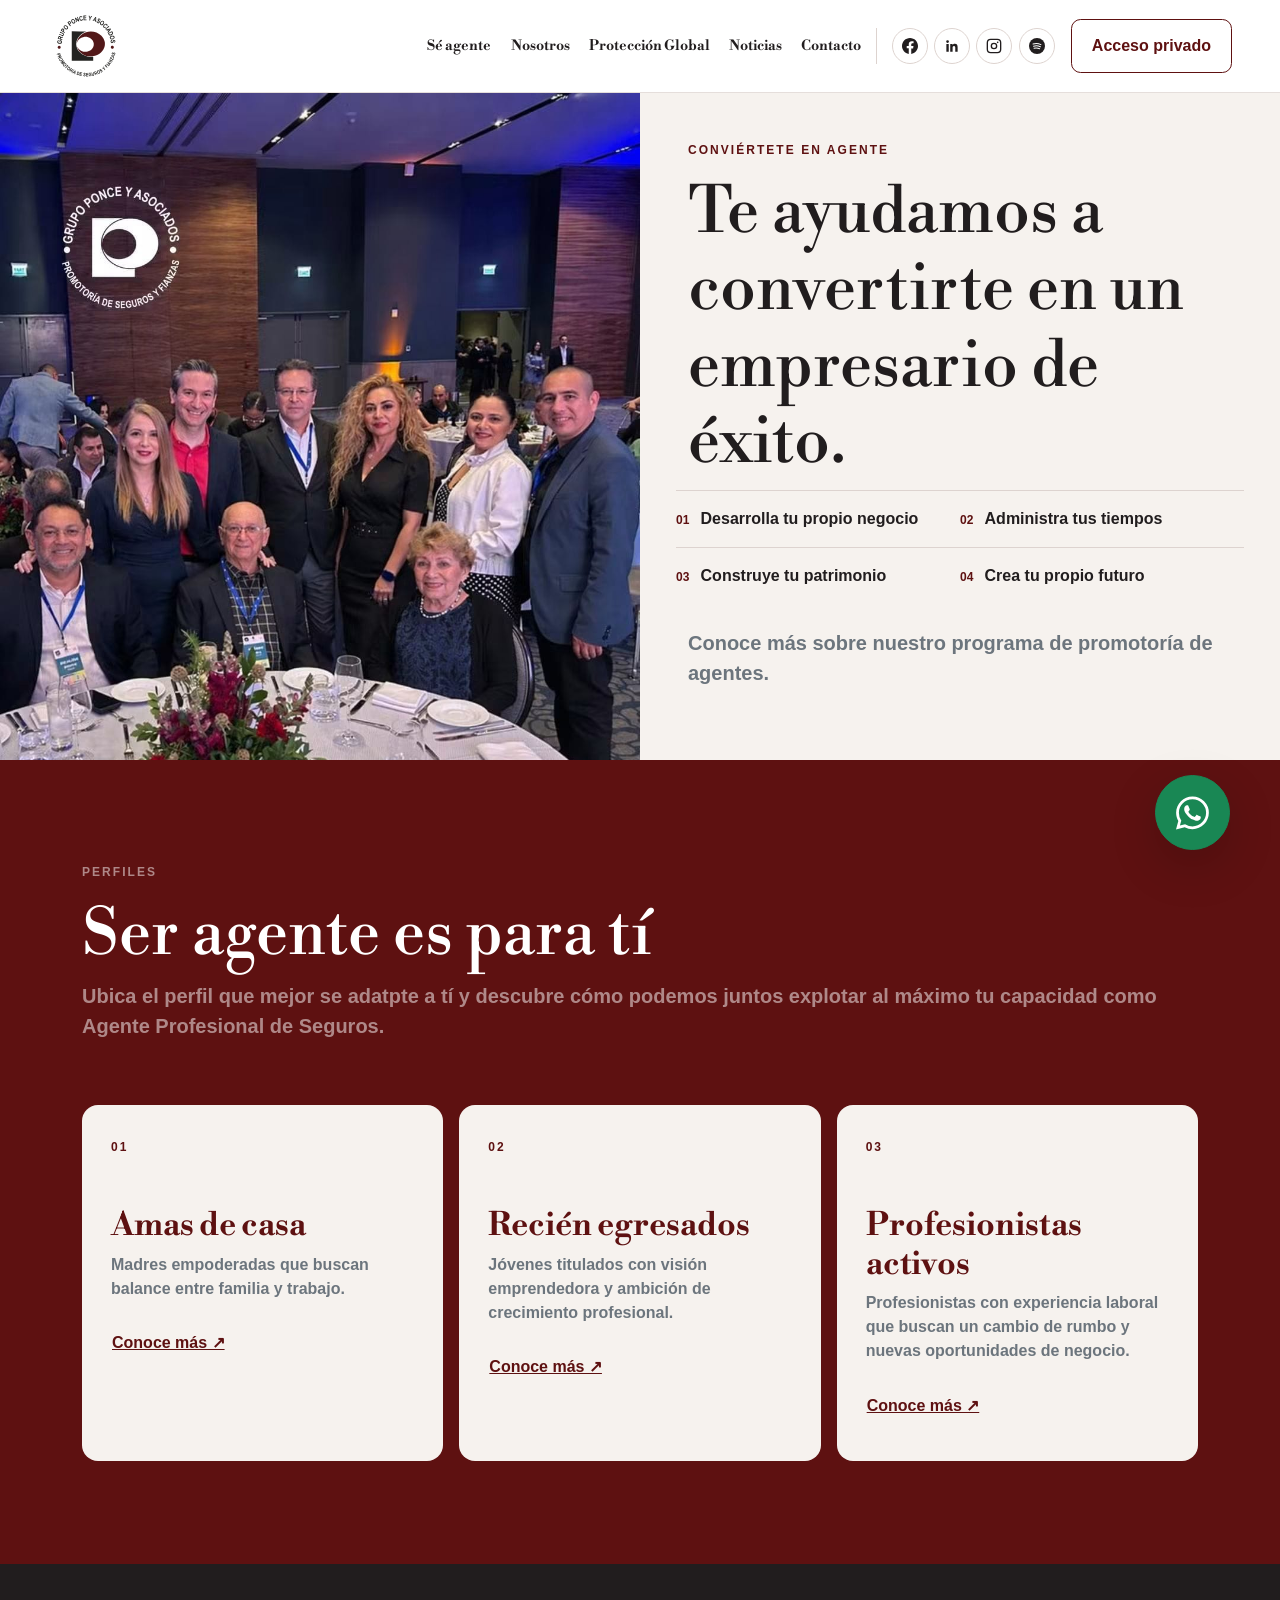
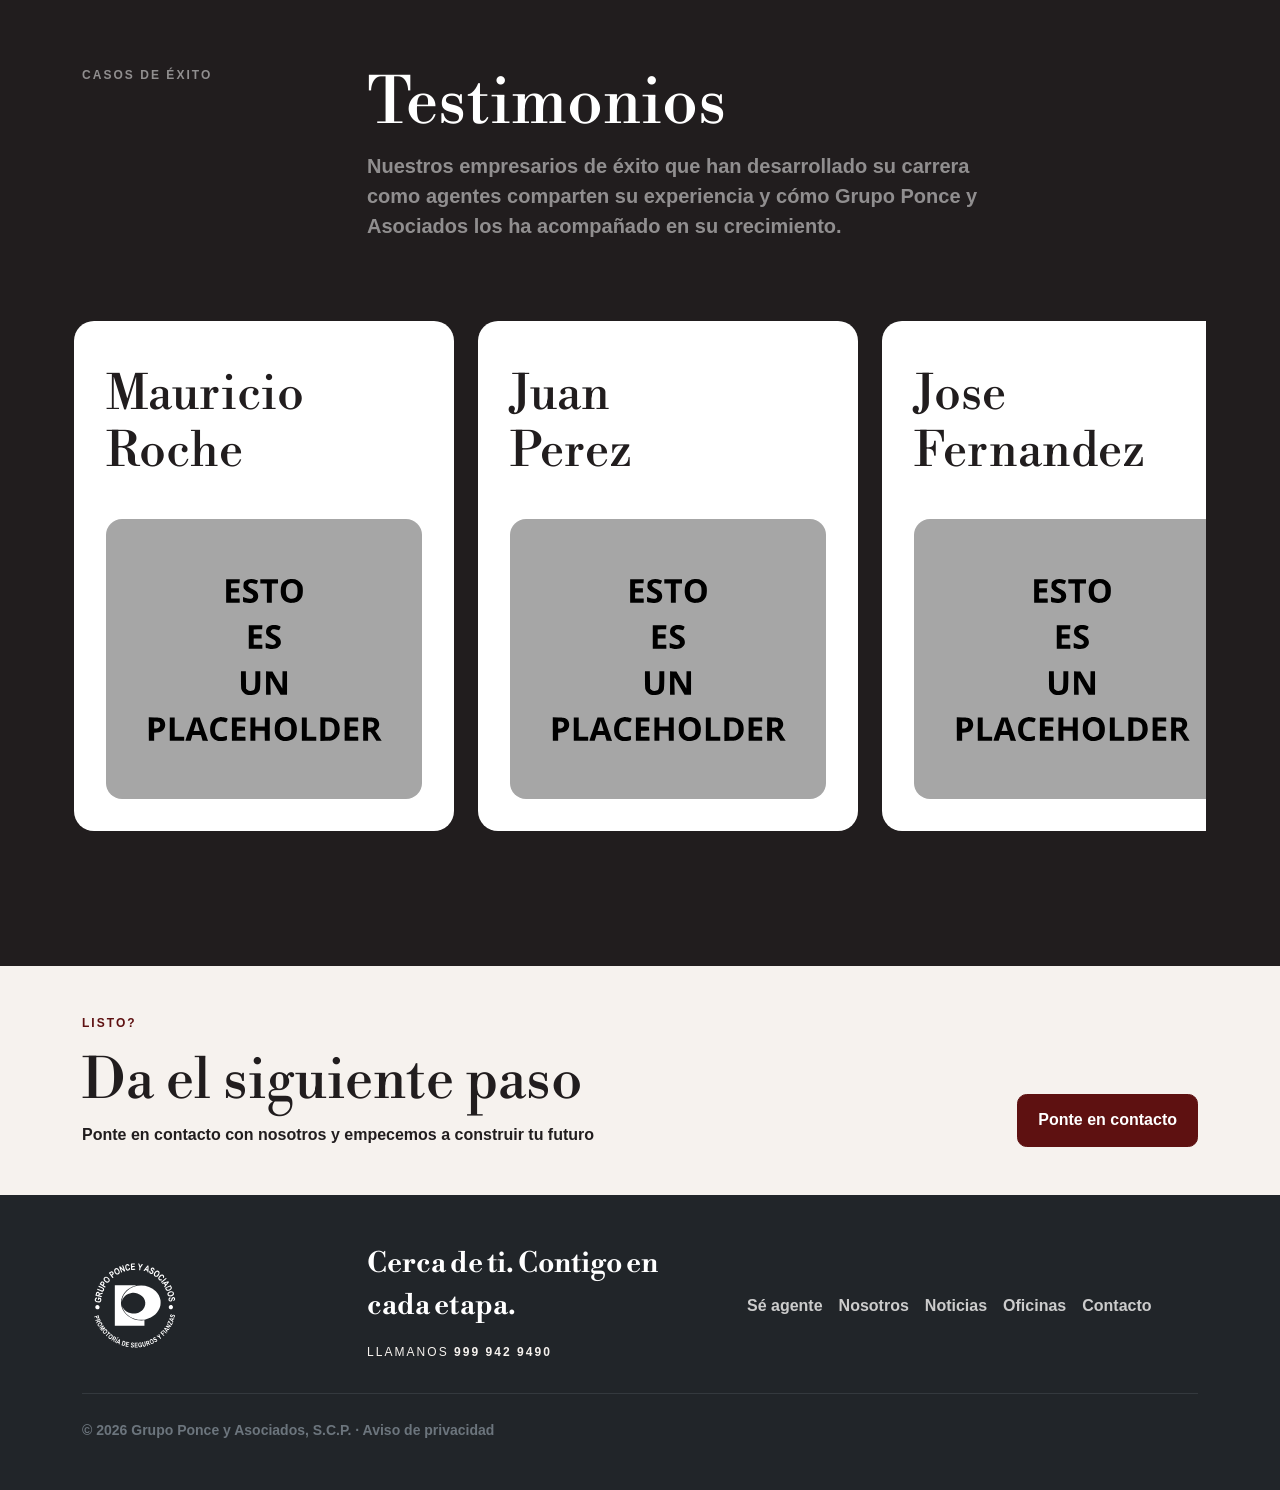
==== commit 5f99e872: ""Añadida funcion de modal para los agentes de la pagina seagente.html"" ====
--- a/pages/seagente.html
+++ b/pages/seagente.html
@@ -267,15 +267,18 @@
                         <div class="agent-group">
 
                             <article class="agent-card">
-                                <h3 class="display-5">Mauricio <br>Roche</h3>
-                                <img
-                                    src="../src/images/ESTO-ES-UN-PLACEHOLDER.svg"
-                                    class="rounded-4 witness-image"
-                                    alt="Mauricio Roche, agente profesional de seguros">
-                            </article>
-
-                            <article class="agent-card">
-                                <h3 class="display-5">Juan <br>Perez</h3>
+                                <button class="btn nav-link px-0 mt-auto text-start" data-bs-toggle="modal" data-bs-target="#PAModal">
+                                 <h3 class="display-5">Mauricio <br>Roche</h3></button>
+                                <img
+                                    src="../src/images/ESTO-ES-UN-PLACEHOLDER.svg"
+                                    class="rounded-4 witness-image"
+                                    alt="Mauricio Roche, agente profesional de seguros"
+                                    >
+                            </article>
+
+                            <article class="agent-card">
+                                <button class="btn nav-link px-0 mt-auto text-start" data-bs-toggle="modal" data-bs-target="#PAModal">
+                                 <h3 class="display-5">Juan <br>Perez</h3></button>
                                 <img
                                     src="../src/images/ESTO-ES-UN-PLACEHOLDER.svg"
                                     class="rounded-4 witness-image"
@@ -283,7 +286,8 @@
                             </article>
 
                             <article class="agent-card">
-                                <h3 class="display-5">Jose <br>Fernandez</h3>
+                                <button class="btn nav-link px-0 mt-auto text-start" data-bs-toggle="modal" data-bs-target="#PAModal">
+                                 <h3 class="display-5">Jose <br>Fernandez</h3></button>
                                 <img
                                     src="../src/images/ESTO-ES-UN-PLACEHOLDER.svg"
                                     class="rounded-4 witness-image"
@@ -291,7 +295,8 @@
                             </article>
 
                             <article class="agent-card">
-                                <h3 class="display-5">Pedro <br>Herrera</h3>
+                                <button class="btn nav-link px-0 mt-auto text-start" data-bs-toggle="modal" data-bs-target="#PAModal">
+                                 <h3 class="display-5">Pedro <br>Herrera</h3></button>
                                 <img
                                     src="../src/images/ESTO-ES-UN-PLACEHOLDER.svg"
                                     class="rounded-4 witness-image"
@@ -304,7 +309,8 @@
                         <div class="agent-group" aria-hidden="true">
 
                             <article class="agent-card">
-                                <h3 class="display-5">Mauricio <br>Roche</h3>
+                                <button class="btn nav-link px-0 mt-auto text-start" data-bs-toggle="modal" data-bs-target="#PAModal">
+                                 <h3 class="display-5">Mauricio <br>Roche</h3></button>
                                 <img
                                     src="../src/images/ESTO-ES-UN-PLACEHOLDER.svg"
                                     class="rounded-4 witness-image"
@@ -312,7 +318,8 @@
                             </article>
 
                             <article class="agent-card">
-                                <h3 class="display-5">Juan <br>Perez</h3>
+                                <button class="btn nav-link px-0 mt-auto text-start" data-bs-toggle="modal" data-bs-target="#PAModal">
+                                 <h3 class="display-5">Juan <br>Perez</h3></button>
                                 <img
                                     src="../src/images/ESTO-ES-UN-PLACEHOLDER.svg"
                                     class="rounded-4 witness-image"
@@ -320,7 +327,8 @@
                             </article>
 
                             <article class="agent-card">
-                                <h3 class="display-5">Jose <br>Fernandez</h3>
+                                <button class="btn nav-link px-0 mt-auto text-start" data-bs-toggle="modal" data-bs-target="#PAModal">
+                                 <h3 class="display-5">Jose <br>Fernandez</h3></button>
                                 <img
                                     src="../src/images/ESTO-ES-UN-PLACEHOLDER.svg"
                                     class="rounded-4 witness-image"
@@ -328,7 +336,8 @@
                             </article>
 
                             <article class="agent-card">
-                                <h3 class="display-5">Pedro <br>Herrera</h3>
+                                <button class="btn nav-link px-0 mt-auto text-start" data-bs-toggle="modal" data-bs-target="#PAModal">
+                                 <h3 class="display-5">Pedro <br>Herrera</h3></button>
                                 <img
                                     src="../src/images/ESTO-ES-UN-PLACEHOLDER.svg"
                                     class="rounded-4 witness-image"
